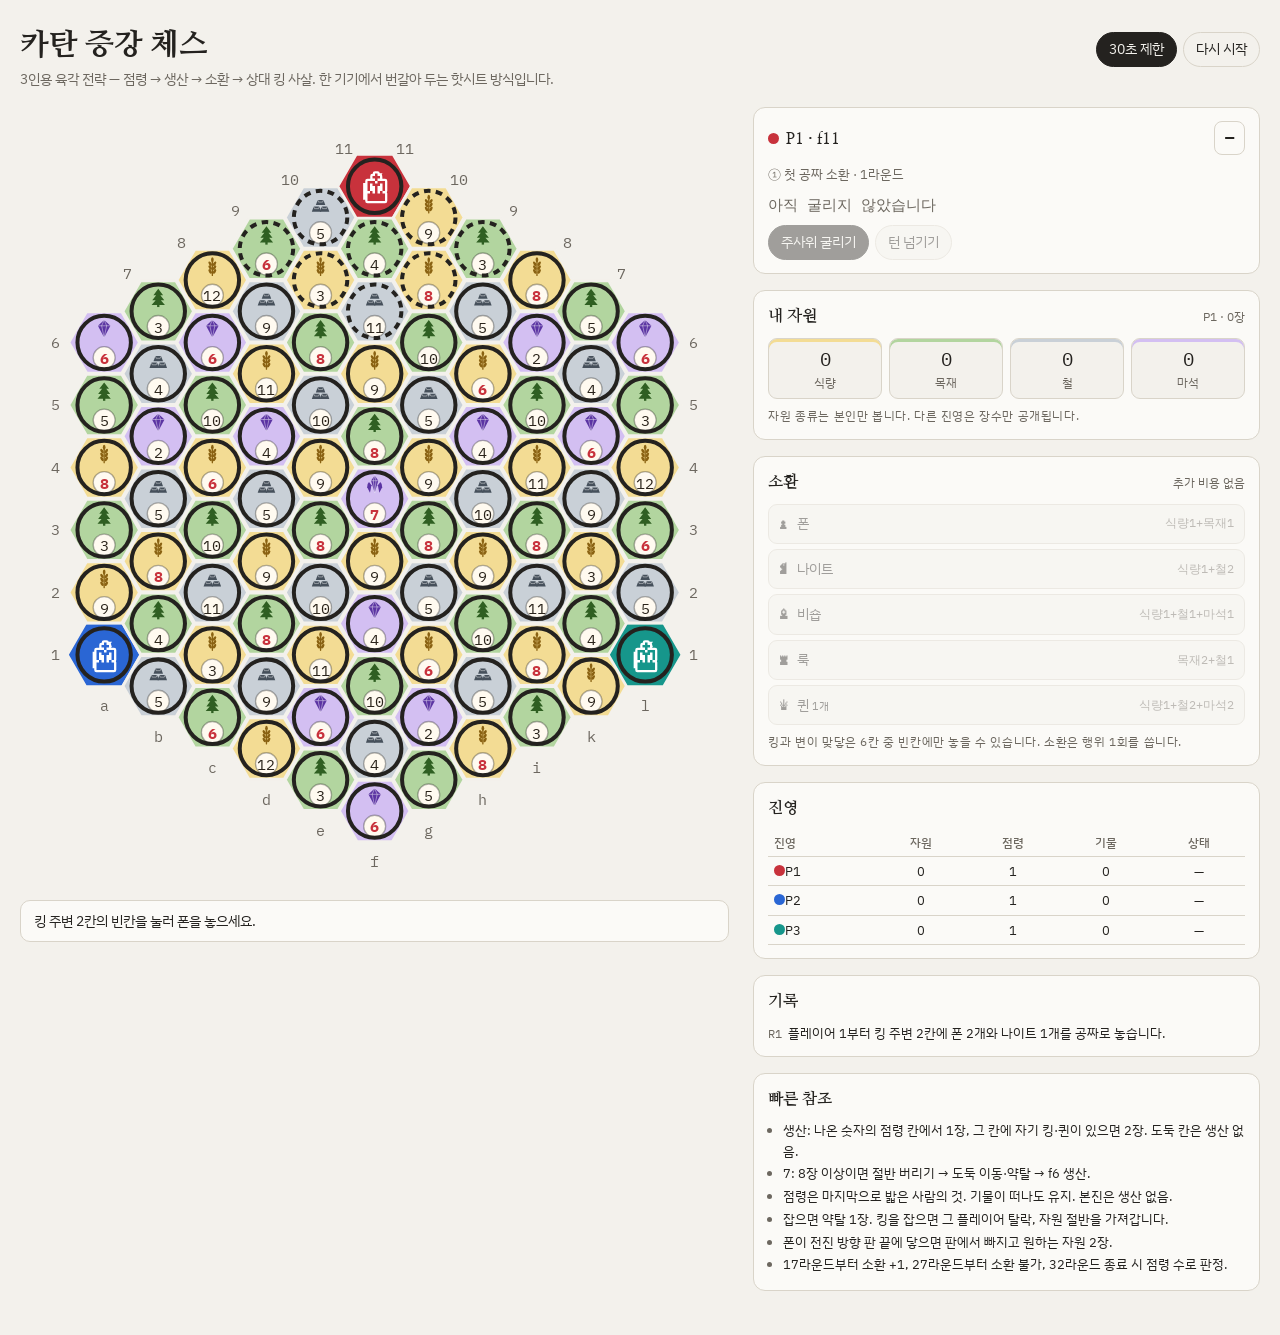
==== index.html @ ba808cd1 "code with cluade" ====
<!doctype html>
<html lang="ko">
<head>
<meta charset="utf-8">
<meta name="viewport" content="width=device-width,initial-scale=1,viewport-fit=cover">
<title>카탄 증강 체스 — 3인용 육각 전략</title>
<link rel="preconnect" href="https://fonts.googleapis.com">
<link rel="stylesheet" href="https://fonts.googleapis.com/css2?family=Nanum+Myeongjo:wght@700;800&family=IBM+Plex+Sans+KR:wght@400;500;600&family=IBM+Plex+Mono:wght@500&display=swap">
<link rel="stylesheet" href="css/style.css">
</head>
<body>
<div class="wrap">
  <header>
    <div>
      <h1>카탄 증강 체스</h1>
      <div class="sub">3인용 육각 전략 — 점령 → 생산 → 소환 → 상대 킹 사살. 한 기기에서 번갈아 두는 핫시트 방식입니다.</div>
    </div>
    <div class="row">
      <button id="timer" aria-pressed="true">30초 제한</button>
      <button id="restart">다시 시작</button>
    </div>
  </header>

  <div class="layout">
    <section class="boardbox">
      <svg id="board" role="img" aria-label="카탄 증강 체스 육각 보드"></svg>
      <div class="banner" id="banner"></div>
    </section>

    <aside>
      <div class="card">
        <h2 id="turn"></h2>
        <div class="phase" id="phase"></div>
        <div class="dice" id="dice"></div>
        <div class="row" style="margin-top:9px">
          <button class="primary" id="roll">주사위 굴리기</button>
          <button id="pass">턴 넘기기</button>
        </div>
      </div>

      <div class="card">
        <h2>내 자원 <small><span id="handwho"></span> · <span id="handtotal"></span></small></h2>
        <div class="hand" id="hand"></div>
        <p class="lab" style="margin:8px 0 0">자원 종류는 본인만 봅니다. 다른 진영은 장수만 공개됩니다.</p>
      </div>

      <div class="card">
        <h2>소환 <small id="surcharge"></small></h2>
        <div class="summon" id="summon"></div>
        <div id="extra" hidden style="margin-top:8px"></div>
        <p class="lab" style="margin:8px 0 0">킹과 변이 맞닿은 6칸 중 빈칸에만 놓을 수 있습니다. 소환은 행위 1회를 씁니다.</p>
      </div>

      <div class="card" id="tradecard">
        <h2>교역 <small>행위를 쓰기 전까지 자유</small></h2>
        <p class="lab">은행 4 : 1</p>
        <div class="row" id="bank"></div>
        <div class="row" style="margin-top:7px">
          <span class="pill" id="bankfrom"></span>
          <span>→</span>
          <select id="bankto">
            <option value="F">식량 1</option>
            <option value="W">목재 1</option>
            <option value="I">철 1</option>
            <option value="M">마석 1</option>
          </select>
          <button id="bankdo">교환</button>
        </div>

        <p class="lab" style="margin-top:12px">플레이어 간 교역</p>
        <div id="tradefields">
          <div class="lab" style="margin:0 0 3px">내가 줄 것</div>
          <div class="tradegrid">
            <label>식량<input id="giveF" type="number" min="0" value="0"></label>
            <label>목재<input id="giveW" type="number" min="0" value="0"></label>
            <label>철<input id="giveI" type="number" min="0" value="0"></label>
            <label>마석<input id="giveM" type="number" min="0" value="0"></label>
          </div>
          <div class="lab" style="margin:0 0 3px">내가 받을 것</div>
          <div class="tradegrid">
            <label>식량<input id="getF" type="number" min="0" value="0"></label>
            <label>목재<input id="getW" type="number" min="0" value="0"></label>
            <label>철<input id="getI" type="number" min="0" value="0"></label>
            <label>마석<input id="getM" type="number" min="0" value="0"></label>
          </div>
        </div>
        <div class="row">
          <select id="tradeto"></select>
          <button id="propose">제안</button>
        </div>
        <div id="offer" hidden style="margin-top:9px"></div>
      </div>

      <div class="card">
        <h2>진영</h2>
        <table id="players"></table>
      </div>

      <div class="card">
        <h2>기록</h2>
        <div class="log" id="log"></div>
      </div>

      <div class="card">
        <h2>빠른 참조</h2>
        <ul class="notes">
          <li>생산: 나온 숫자의 점령 칸에서 1장, 그 칸에 자기 킹·퀸이 있으면 2장. 도둑 칸은 생산 없음.</li>
          <li>7: 8장 이상이면 절반 버리기 → 도둑 이동·약탈 → f6 생산.</li>
          <li>점령은 마지막으로 밟은 사람의 것. 기물이 떠나도 유지. 본진은 생산 없음.</li>
          <li>잡으면 약탈 1장. 킹을 잡으면 그 플레이어 탈락, 자원 절반을 가져갑니다.</li>
          <li>폰이 전진 방향 판 끝에 닿으면 판에서 빠지고 원하는 자원 2장.</li>
          <li>17라운드부터 소환 +1, 27라운드부터 소환 불가, 32라운드 종료 시 점령 수로 판정.</li>
        </ul>
      </div>
    </aside>
  </div>
</div>

<script src="js/board.js"></script>
<script src="js/pieces.js"></script>
<script src="js/game.js"></script>
<script src="js/icons.js"></script>
<script src="js/ui.js"></script>
<script>
  const game = new GameRules.Game({ useTimer: true });
  const ui = new UI(game, document.getElementById('board'));
  window.game = game; window.ui = ui;   // 콘솔에서 상태를 들여다볼 수 있게
</script>
</body>
</html>
---- css/style.css ----
/* 색·글꼴은 "삼국 마석 헥스맵" 과 같은 체계를 쓴다. */
:root {
  --bg:#f3f1ec; --panel:#fbfaf7; --ink:#24221f; --muted:#6c675f; --line:#d9d4c9;
  --food:#f3dc94; --wood:#b2d59f; --iron:#c9d0d7; --mana:#d3bff2;
  --food-ink:#8a6212; --wood-ink:#2f5f22; --iron-ink:#46505b; --mana-ink:#5b34a3;
  --p1:#c8323c; --p2:#2a66d4; --p3:#16968b;
  --token:#fffaf0; --token-ink:#2b241b; --hot:#c8323c; --halo:#fff;
  --font-display:"Nanum Myeongjo","Noto Serif KR",serif;
  --font-body:"IBM Plex Sans KR","Apple SD Gothic Neo","Malgun Gothic",sans-serif;
  --font-mono:"IBM Plex Mono",ui-monospace,monospace;
}
@media (prefers-color-scheme: dark) {
  :root:not([data-theme="light"]) {
    --bg:#1b1a19; --panel:#232220; --ink:#ece8e1; --muted:#a29c92; --line:#3a3733;
    --food:#d8c27f; --wood:#98bc85; --iron:#aeb6bf; --mana:#b9a2e3;
    --food-ink:#55400f; --wood-ink:#22441a; --iron-ink:#323a43; --mana-ink:#43257c;
    --p1:#e0505a; --p2:#4d86ee; --p3:#2bb3a6; --hot:#ff6b72; --halo:#15140f;
    color-scheme:dark;
  }
}
:root[data-theme="dark"] {
  --bg:#1b1a19; --panel:#232220; --ink:#ece8e1; --muted:#a29c92; --line:#3a3733;
  --food:#d8c27f; --wood:#98bc85; --iron:#aeb6bf; --mana:#b9a2e3;
  --food-ink:#55400f; --wood-ink:#22441a; --iron-ink:#323a43; --mana-ink:#43257c;
  --p1:#e0505a; --p2:#4d86ee; --p3:#2bb3a6; --hot:#ff6b72; --halo:#15140f;
  color-scheme:dark;
}

* { box-sizing:border-box }
body {
  margin:0; background:var(--bg); color:var(--ink);
  font-family:var(--font-body); font-size:15px; line-height:1.55;
}
.wrap { max-width:1280px; margin:0 auto; padding-inline:20px; padding-block:22px 44px }

header { display:flex; flex-wrap:wrap; gap:12px 20px; align-items:baseline; justify-content:space-between }
header h1 {
  font-family:var(--font-display); font-weight:800; margin:0;
  font-size:clamp(22px,3.2vw,30px); letter-spacing:-.01em;
}
header .sub { color:var(--muted); font-size:13.5px }

.layout { display:grid; grid-template-columns:minmax(0,1.4fr) minmax(320px,1fr); gap:24px; margin-top:18px; align-items:start }
@media (max-width:980px) { .layout { grid-template-columns:1fr } }

/* ---- 보드 ---- */
.boardbox { min-width:0 }
#board { width:100%; height:auto; display:block; touch-action:manipulation }
.hex { stroke:var(--bg); stroke-width:2.2; transition:opacity .12s }
.hex.click { cursor:pointer }
.own { fill:none; stroke-width:4.5 }
.ico { pointer-events:none }
.facet { fill:none; stroke:rgba(255,255,255,.45); stroke-width:1.1; stroke-linejoin:round }
.tok { pointer-events:none }
.tok circle { fill:var(--token); stroke:rgba(0,0,0,.3) }
.tok text {
  font-family:var(--font-mono); font-size:11px; fill:var(--token-ink);
  text-anchor:middle; dominant-baseline:central;
}
.tok text.hot { fill:var(--hot); font-weight:700 }
.glyph {
  font-size:30px; text-anchor:middle; dominant-baseline:central;
  paint-order:stroke; stroke:var(--halo); stroke-width:3.4px; stroke-linejoin:round;
  pointer-events:none; font-family:"Segoe UI Symbol","Apple Symbols",serif;
}
.axis { font-family:var(--font-mono); font-size:11px; fill:var(--muted); text-anchor:middle; dominant-baseline:central }
.ring { fill:none; stroke:var(--ink); stroke-width:3; pointer-events:none }
.ring.move { stroke-dasharray:none }
.dot { pointer-events:none }
.sel { stroke:var(--ink); stroke-width:3.4 }
.robber { pointer-events:none }
.robber text { font-size:20px; text-anchor:middle; dominant-baseline:central }

.banner {
  margin-top:10px; padding:9px 13px; border-radius:10px; border:1px solid var(--line);
  background:var(--panel); font-size:14px; min-height:42px; display:flex; align-items:center; gap:8px;
}
.banner.err { border-color:var(--hot); color:var(--hot) }
.banner b { font-weight:600 }

/* ---- 패널 ---- */
aside { display:flex; flex-direction:column; gap:16px; min-width:0 }
.card { background:var(--panel); border:1px solid var(--line); border-radius:12px; padding:13px 14px }
.card h2 {
  font-family:var(--font-display); font-size:16px; margin:0 0 9px; font-weight:700;
  display:flex; justify-content:space-between; align-items:baseline; gap:8px;
}
.card h2 small { font-family:var(--font-body); font-weight:400; color:var(--muted); font-size:12px }

.turnhead { display:flex; align-items:center; gap:10px; flex-wrap:wrap }
.pname { font-weight:600; display:flex; align-items:center; gap:7px }
.pdot { width:11px; height:11px; border-radius:50%; display:inline-block; flex:none }
.clock {
  margin-left:auto; font-family:var(--font-mono); font-size:19px; font-variant-numeric:tabular-nums;
  padding:1px 9px; border-radius:8px; border:1px solid var(--line);
}
.clock.low { color:var(--hot); border-color:var(--hot) }
.phase { color:var(--muted); font-size:13px; margin-top:6px }
.dice { display:flex; gap:6px; align-items:center; margin-top:9px; flex-wrap:wrap }
.die {
  width:34px; height:34px; border-radius:8px; border:1px solid var(--line); background:var(--bg);
  display:grid; place-items:center; font-family:var(--font-mono); font-size:17px;
}
.sum { font-family:var(--font-mono); color:var(--muted) }

button {
  font:inherit; font-size:13.5px; border:1px solid var(--line); background:var(--bg); color:var(--ink);
  padding:6px 12px; border-radius:999px; cursor:pointer;
}
button:hover:not(:disabled) { border-color:var(--ink) }
button:disabled { opacity:.42; cursor:not-allowed }
button.primary { background:var(--ink); color:var(--bg); border-color:var(--ink) }
button[aria-pressed="true"] { background:var(--ink); color:var(--bg); border-color:var(--ink) }
button:focus-visible { outline:2px solid var(--mana); outline-offset:2px }
.row { display:flex; flex-wrap:wrap; gap:6px; align-items:center }
.lab { font-size:12px; letter-spacing:.05em; color:var(--muted); margin:0 0 5px }

.hand { display:grid; grid-template-columns:repeat(4,1fr); gap:7px }
.res { border:1px solid var(--line); border-radius:9px; padding:6px 4px; text-align:center; background:var(--bg) }
.res .n { font-family:var(--font-mono); font-size:19px; font-variant-numeric:tabular-nums }
.res .k { font-size:11.5px; color:var(--muted) }
.res.swF { box-shadow:inset 0 3px 0 var(--food) }
.res.swW { box-shadow:inset 0 3px 0 var(--wood) }
.res.swI { box-shadow:inset 0 3px 0 var(--iron) }
.res.swM { box-shadow:inset 0 3px 0 var(--mana) }
.hidden-hand { color:var(--muted); font-size:13px }

table { border-collapse:collapse; width:100%; font-variant-numeric:tabular-nums; font-size:13px }
th, td { padding:4px 6px; text-align:center; border-bottom:1px solid var(--line); white-space:nowrap }
th { font-weight:500; color:var(--muted); font-size:12px }
td:first-child, th:first-child { text-align:left }
tr.off td { opacity:.45; text-decoration:line-through }

.summon { display:grid; gap:5px }
.sbtn {
  display:grid; grid-template-columns:auto 1fr auto; gap:9px; align-items:center;
  text-align:left; border-radius:9px; padding:6px 10px; width:100%;
}
.sbtn .cost { font-family:var(--font-mono); font-size:12px; color:var(--muted) }
.sbtn[aria-pressed="true"] .cost { color:var(--bg) }
.sbtn .pg { font-size:17px; font-family:"Segoe UI Symbol","Apple Symbols",serif }

.log { max-height:230px; overflow-y:auto; font-size:13px; display:flex; flex-direction:column-reverse; gap:3px }
.log .e { color:var(--ink) }
.log .e .r { font-family:var(--font-mono); color:var(--muted); font-size:11.5px; margin-right:6px }

.notice { border-color:var(--hot) }
.pill { font-size:11.5px; padding:1px 8px; border-radius:999px; border:1px solid var(--line); color:var(--muted) }
.pill.on { border-color:var(--hot); color:var(--hot) }
.tradegrid { display:grid; grid-template-columns:repeat(4,1fr); gap:5px; margin-bottom:7px }
.tradegrid label { font-size:11.5px; color:var(--muted); display:grid; gap:3px; text-align:center }
.tradegrid input {
  font:inherit; font-family:var(--font-mono); width:100%; text-align:center; padding:4px;
  border:1px solid var(--line); border-radius:7px; background:var(--bg); color:var(--ink);
}
select {
  font:inherit; font-size:13.5px; padding:5px 9px; border-radius:999px;
  border:1px solid var(--line); background:var(--bg); color:var(--ink);
}
.notes { margin:0; padding-left:1.1em; color:var(--ink); font-size:13px }
.notes li { margin:.2em 0 }
.notes li::marker { color:var(--muted) }
@media (prefers-reduced-motion:reduce) { .hex { transition:none } }
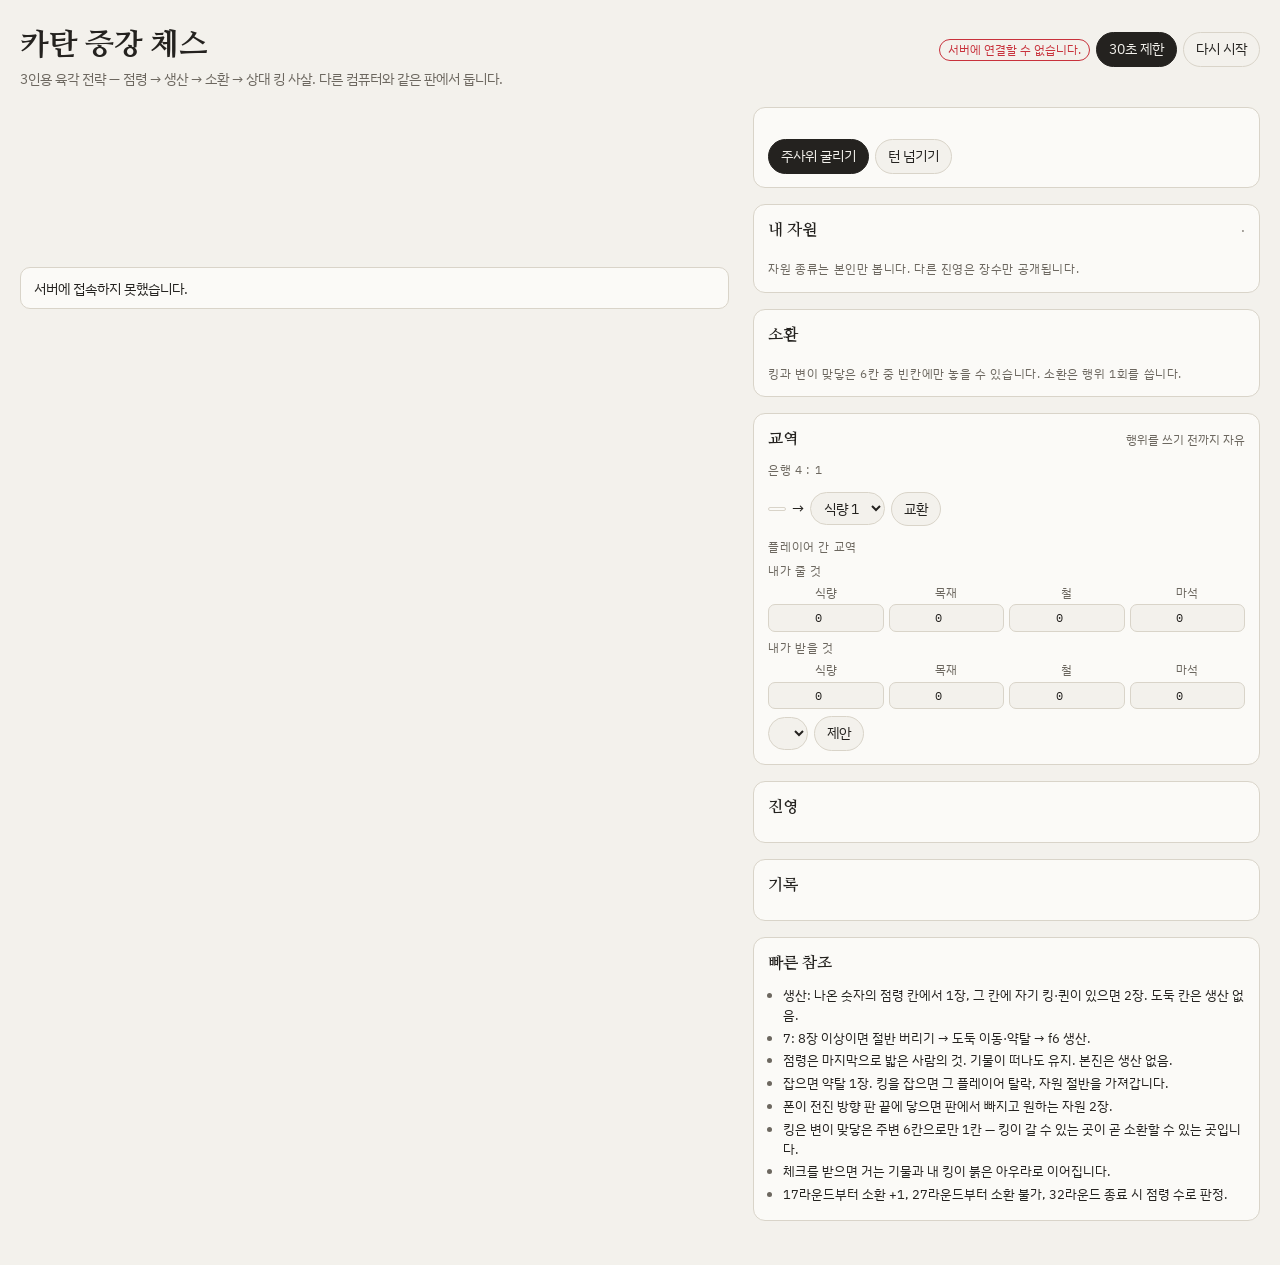
==== commit cf5f7c9d: "commit" ====
--- a/index.html
+++ b/index.html
@@ -16,6 +16,7 @@
       <div class="sub">3인용 육각 전략 — 점령 → 생산 → 소환 → 상대 킹 사살. 한 기기에서 번갈아 두는 핫시트 방식입니다.</div>
     </div>
     <div class="row">
+      <span class="pill" id="netstatus" hidden></span>
       <button id="timer" aria-pressed="true">30초 제한</button>
       <button id="restart">다시 시작</button>
     </div>
@@ -109,6 +110,8 @@
           <li>점령은 마지막으로 밟은 사람의 것. 기물이 떠나도 유지. 본진은 생산 없음.</li>
           <li>잡으면 약탈 1장. 킹을 잡으면 그 플레이어 탈락, 자원 절반을 가져갑니다.</li>
           <li>폰이 전진 방향 판 끝에 닿으면 판에서 빠지고 원하는 자원 2장.</li>
+          <li>킹은 변이 맞닿은 주변 6칸으로만 1칸 — 킹이 갈 수 있는 곳이 곧 소환할 수 있는 곳입니다.</li>
+          <li>체크를 받으면 거는 기물과 내 킹이 붉은 아우라로 이어집니다.</li>
           <li>17라운드부터 소환 +1, 27라운드부터 소환 불가, 32라운드 종료 시 점령 수로 판정.</li>
         </ul>
       </div>
@@ -121,10 +124,23 @@
 <script src="js/game.js"></script>
 <script src="js/icons.js"></script>
 <script src="js/ui.js"></script>
+<script src="js/net.js"></script>
 <script>
-  const game = new GameRules.Game({ useTimer: true });
-  const ui = new UI(game, document.getElementById('board'));
-  window.game = game; window.ui = ui;   // 콘솔에서 상태를 들여다볼 수 있게
+  // 서버에서 열었으면 온라인 대전, 파일을 그냥 열었으면 핫시트.
+  // 서버로 열었더라도 ?mode=hotseat 를 붙이면 한 기기에서 셋 다 둘 수 있다.
+  const online = location.protocol.startsWith('http')
+    && !/[?&]mode=hotseat/.test(location.search);
+
+  if (online) {
+    document.getElementById('netstatus').hidden = false;
+    document.querySelector('header .sub').textContent =
+      '3인용 육각 전략 — 점령 → 생산 → 소환 → 상대 킹 사살. 다른 컴퓨터와 같은 판에서 둡니다.';
+    Net.start();
+  } else {
+    const game = new GameRules.Game({ useTimer: true });
+    const ui = new UI(game, document.getElementById('board'));
+    window.game = game; window.ui = ui;   // 콘솔에서 상태를 들여다볼 수 있게
+  }
 </script>
 </body>
 </html>
--- a/css/style.css
+++ b/css/style.css
@@ -161,3 +161,25 @@
 .notes li { margin:.2em 0 }
 .notes li::marker { color:var(--muted) }
 @media (prefers-reduced-motion:reduce) { .hex { transition:none } }
+
+/* ---- 체크 아우라 ----
+   누구에게 체크를 받고 있는지 한눈에 보이게, 거는 기물과 킹을 붉게 감싸고 둘을 선으로 잇는다. */
+#aura-danger .as0 { stop-color:var(--hot); stop-opacity:0 }
+#aura-danger .as1 { stop-color:var(--hot); stop-opacity:.5 }
+#aura-danger .as2 { stop-color:var(--hot); stop-opacity:.95 }
+#aura-danger .as3 { stop-color:var(--hot); stop-opacity:0 }
+.aura { fill:url(#aura-danger); pointer-events:none; animation:aura-pulse 1.7s ease-in-out infinite }
+.aura.king { animation-delay:.85s }
+.aura-line {
+  stroke:var(--hot); stroke-width:2.8; stroke-dasharray:7 5; fill:none; opacity:.85;
+  pointer-events:none; animation:aura-dash 1.1s linear infinite;
+}
+.aura-tag {
+  font-size:11.5px; font-weight:600; font-family:var(--font-mono); fill:var(--hot); text-anchor:middle;
+  paint-order:stroke; stroke:var(--halo); stroke-width:3px; pointer-events:none;
+}
+@keyframes aura-pulse { 0%,100% { opacity:.6 } 50% { opacity:1 } }
+@keyframes aura-dash { to { stroke-dashoffset:-22 } }
+@media (prefers-reduced-motion:reduce) {
+  .aura, .aura-line { animation:none; opacity:.85 }
+}
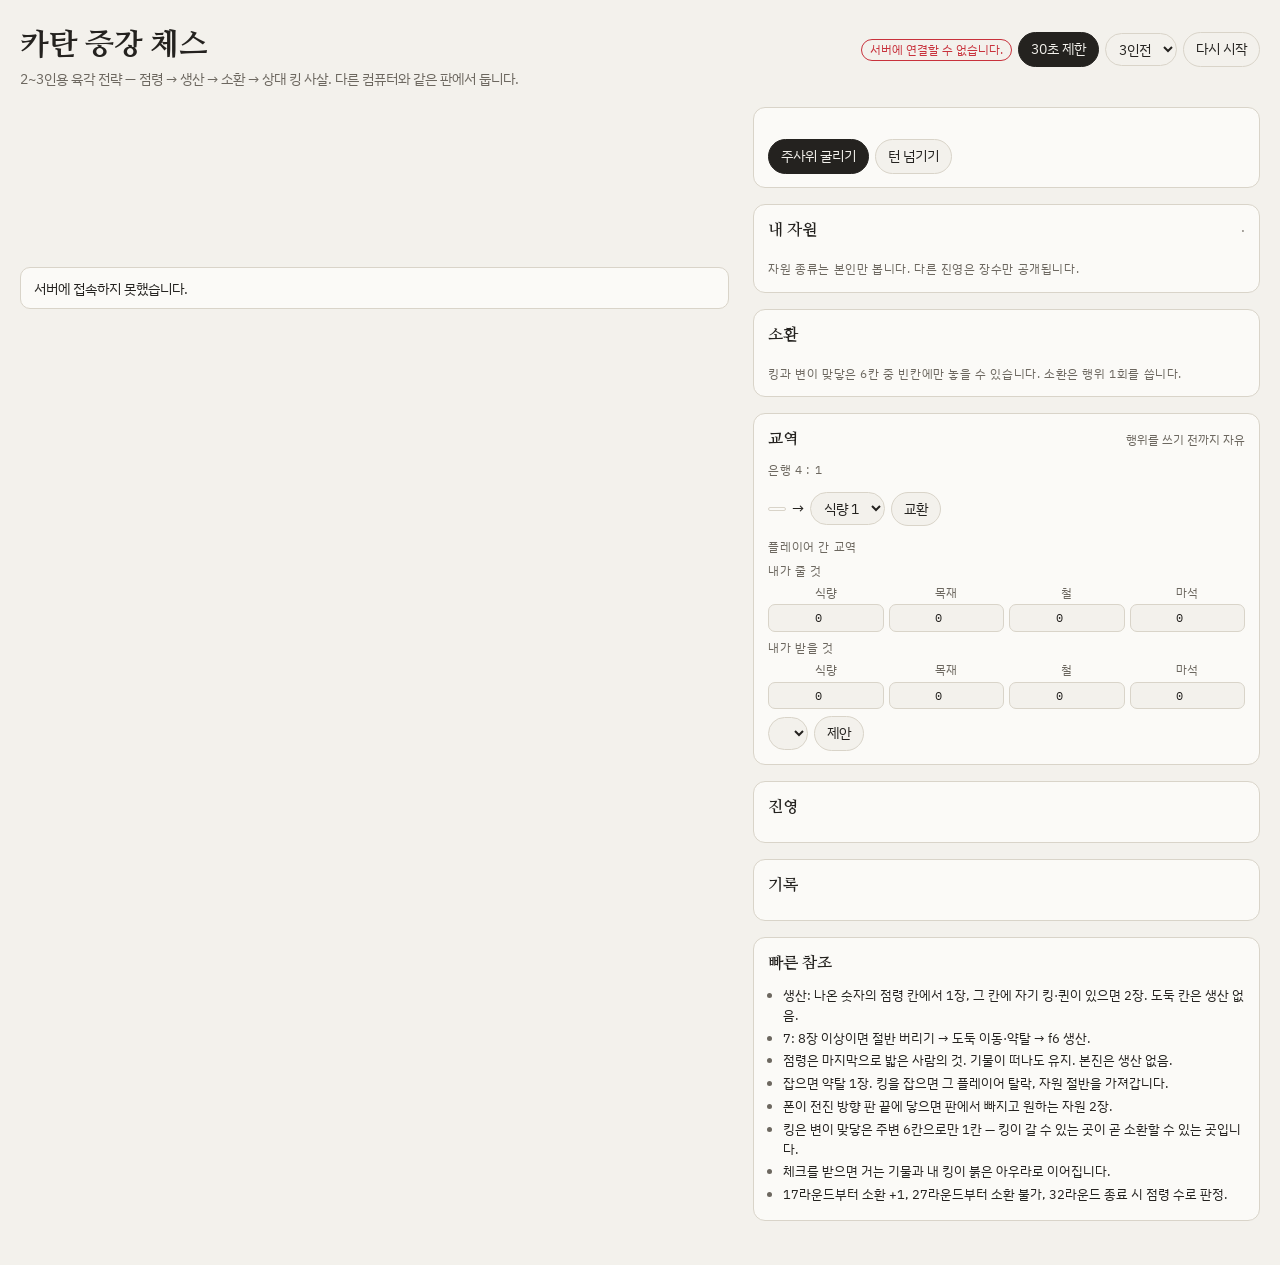
==== commit fe44bb19: "able to two player" ====
--- a/index.html
+++ b/index.html
@@ -3,7 +3,7 @@
 <head>
 <meta charset="utf-8">
 <meta name="viewport" content="width=device-width,initial-scale=1,viewport-fit=cover">
-<title>카탄 증강 체스 — 3인용 육각 전략</title>
+<title>카탄 증강 체스 — 2~3인용 육각 전략</title>
 <link rel="preconnect" href="https://fonts.googleapis.com">
 <link rel="stylesheet" href="https://fonts.googleapis.com/css2?family=Nanum+Myeongjo:wght@700;800&family=IBM+Plex+Sans+KR:wght@400;500;600&family=IBM+Plex+Mono:wght@500&display=swap">
 <link rel="stylesheet" href="css/style.css">
@@ -13,11 +13,15 @@
   <header>
     <div>
       <h1>카탄 증강 체스</h1>
-      <div class="sub">3인용 육각 전략 — 점령 → 생산 → 소환 → 상대 킹 사살. 한 기기에서 번갈아 두는 핫시트 방식입니다.</div>
+      <div class="sub">2~3인용 육각 전략 — 점령 → 생산 → 소환 → 상대 킹 사살. 한 기기에서 번갈아 두는 핫시트 방식입니다.</div>
     </div>
     <div class="row">
       <span class="pill" id="netstatus" hidden></span>
       <button id="timer" aria-pressed="true">30초 제한</button>
+      <select id="pcount" aria-label="새 게임 인원">
+        <option value="3">3인전</option>
+        <option value="2">2인전</option>
+      </select>
       <button id="restart">다시 시작</button>
     </div>
   </header>
@@ -128,16 +132,19 @@
 <script>
   // 서버에서 열었으면 온라인 대전, 파일을 그냥 열었으면 핫시트.
   // 서버로 열었더라도 ?mode=hotseat 를 붙이면 한 기기에서 셋 다 둘 수 있다.
+  // ?players=2 를 붙이면 핫시트도 2인전 (P1·P2) 으로 시작한다.
   const online = location.protocol.startsWith('http')
     && !/[?&]mode=hotseat/.test(location.search);
 
   if (online) {
     document.getElementById('netstatus').hidden = false;
     document.querySelector('header .sub').textContent =
-      '3인용 육각 전략 — 점령 → 생산 → 소환 → 상대 킹 사살. 다른 컴퓨터와 같은 판에서 둡니다.';
+      '2~3인용 육각 전략 — 점령 → 생산 → 소환 → 상대 킹 사살. 다른 컴퓨터와 같은 판에서 둡니다.';
     Net.start();
   } else {
-    const game = new GameRules.Game({ useTimer: true });
+    const two = /[?&]players=2/.test(location.search);
+    document.getElementById('pcount').value = two ? '2' : '3';
+    const game = new GameRules.Game({ useTimer: true, seats: two ? [0, 1] : [0, 1, 2] });
     const ui = new UI(game, document.getElementById('board'));
     window.game = game; window.ui = ui;   // 콘솔에서 상태를 들여다볼 수 있게
   }
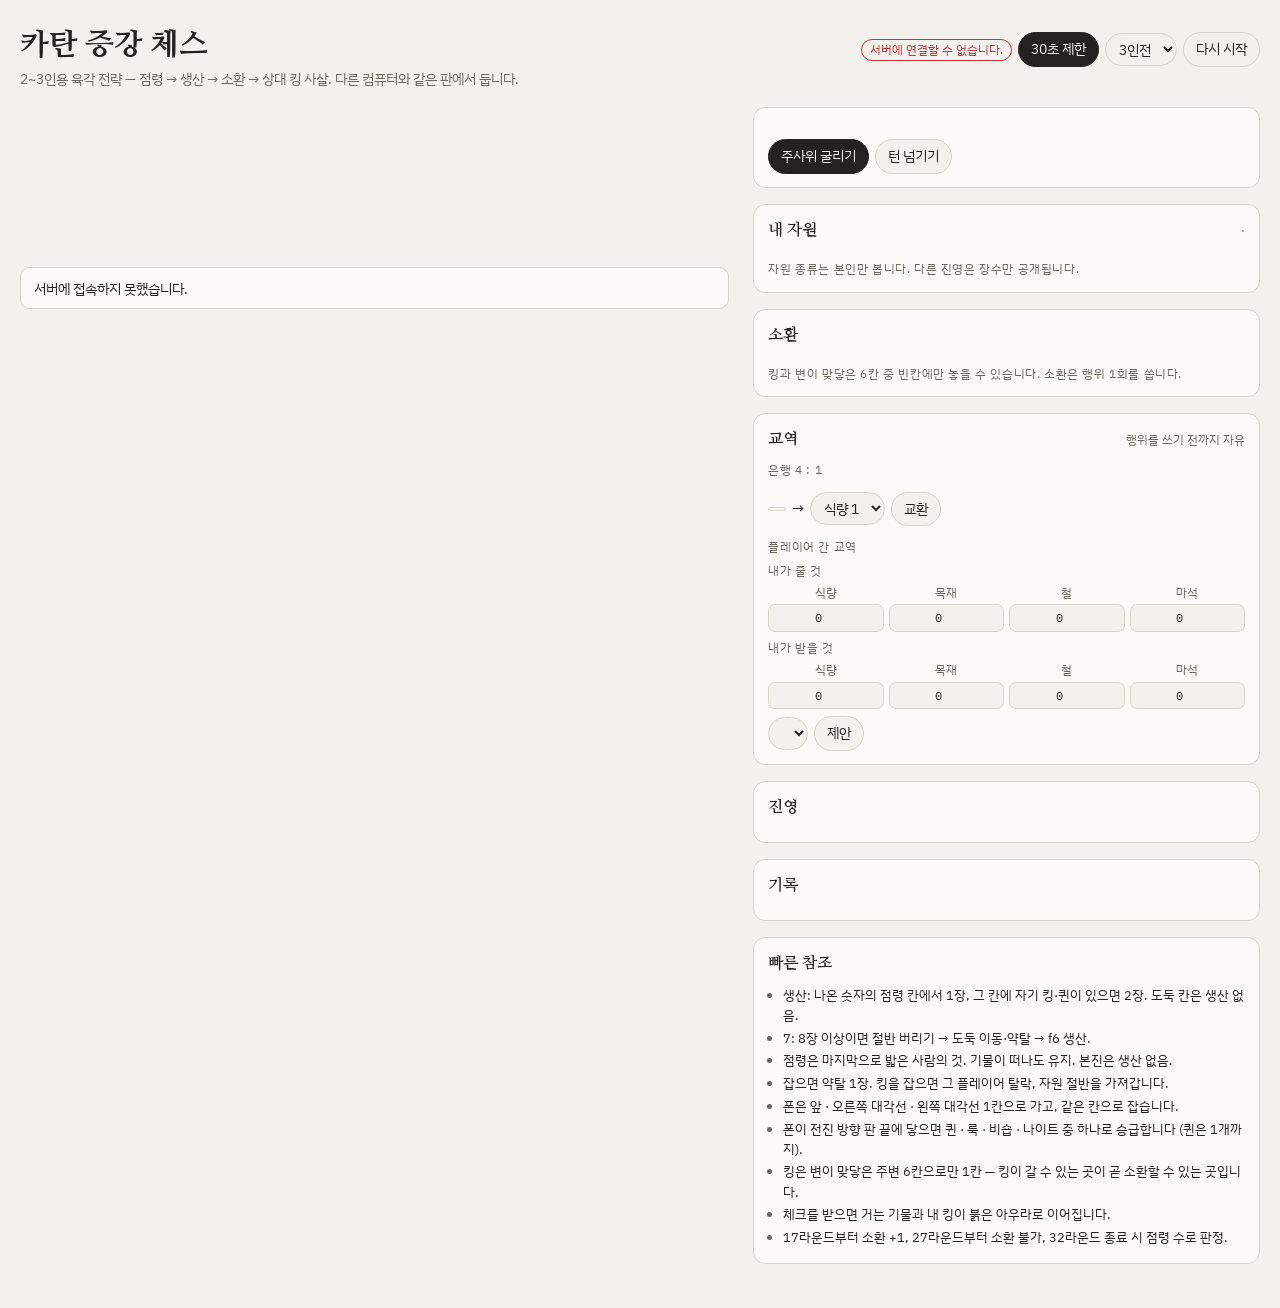
==== commit 51100308: "chainging rule" ====
--- a/index.html
+++ b/index.html
@@ -29,11 +29,12 @@
   <div class="layout">
     <section class="boardbox">
       <svg id="board" role="img" aria-label="카탄 증강 체스 육각 보드"></svg>
+      <div class="toast" id="toast" role="status" aria-live="assertive" hidden></div>
       <div class="banner" id="banner"></div>
     </section>
 
     <aside>
-      <div class="card">
+      <div class="card" id="turncard">
         <h2 id="turn"></h2>
         <div class="phase" id="phase"></div>
         <div class="dice" id="dice"></div>
@@ -113,7 +114,8 @@
           <li>7: 8장 이상이면 절반 버리기 → 도둑 이동·약탈 → f6 생산.</li>
           <li>점령은 마지막으로 밟은 사람의 것. 기물이 떠나도 유지. 본진은 생산 없음.</li>
           <li>잡으면 약탈 1장. 킹을 잡으면 그 플레이어 탈락, 자원 절반을 가져갑니다.</li>
-          <li>폰이 전진 방향 판 끝에 닿으면 판에서 빠지고 원하는 자원 2장.</li>
+          <li>폰은 앞 · 오른쪽 대각선 · 왼쪽 대각선 1칸으로 가고, 같은 칸으로 잡습니다.</li>
+          <li>폰이 전진 방향 판 끝에 닿으면 퀸 · 룩 · 비숍 · 나이트 중 하나로 승급합니다 (퀸은 1개까지).</li>
           <li>킹은 변이 맞닿은 주변 6칸으로만 1칸 — 킹이 갈 수 있는 곳이 곧 소환할 수 있는 곳입니다.</li>
           <li>체크를 받으면 거는 기물과 내 킹이 붉은 아우라로 이어집니다.</li>
           <li>17라운드부터 소환 +1, 27라운드부터 소환 불가, 32라운드 종료 시 점령 수로 판정.</li>
--- a/css/style.css
+++ b/css/style.css
@@ -44,7 +44,7 @@
 @media (max-width:980px) { .layout { grid-template-columns:1fr } }
 
 /* ---- 보드 ---- */
-.boardbox { min-width:0 }
+.boardbox { min-width:0; position:relative }
 #board { width:100%; height:auto; display:block; touch-action:manipulation }
 .hex { stroke:var(--bg); stroke-width:2.2; transition:opacity .12s }
 .hex.click { cursor:pointer }
@@ -183,3 +183,43 @@
 @media (prefers-reduced-motion:reduce) {
   .aura, .aura-line { animation:none; opacity:.85 }
 }
+
+/* ---- 내 차례 알림 ----
+   차례가 넘어오거나 7·도둑·승급처럼 꼭 골라야 할 때 보드 위에 잠깐 크게 띄우고,
+   차례 카드와 안내줄을 내 진영 색으로 칠한다. */
+.toast {
+  position:absolute; left:50%; top:38%; transform:translate(-50%,-50%) scale(.9); opacity:0;
+  padding:14px 22px; border-radius:14px; font-size:clamp(16px,2.4vw,22px); font-weight:600;
+  background:var(--panel); color:var(--ink); border:3px solid var(--me, var(--ink));
+  box-shadow:0 10px 30px rgba(0,0,0,.25); pointer-events:none; text-align:center;
+  max-width:calc(100% - 32px); z-index:5;
+}
+.toast.danger { border-color:var(--hot); color:var(--hot) }
+.toast.show { animation:toast-in 2.6s ease forwards }
+.toast.danger.show { animation-duration:3.6s }
+@keyframes toast-in {
+  0% { opacity:0; transform:translate(-50%,-50%) scale(.85) }
+  10%, 80% { opacity:1; transform:translate(-50%,-50%) scale(1) }
+  100% { opacity:0; transform:translate(-50%,-50%) scale(1) }
+}
+#turncard.myturn { border:2px solid var(--me); box-shadow:0 0 0 4px color-mix(in srgb, var(--me) 22%, transparent) }
+#turncard.myturn h2::after {
+  content:'내 차례'; font-family:var(--font-body); font-size:12px; font-weight:600;
+  color:#fff; background:var(--me); padding:2px 9px; border-radius:999px;
+}
+.banner.mine { border:2px solid var(--me) }
+.banner.alert {
+  border:2px solid var(--hot); background:color-mix(in srgb, var(--hot) 10%, var(--panel));
+  animation:banner-pulse 1.4s ease-in-out infinite;
+}
+@keyframes banner-pulse {
+  0%,100% { box-shadow:0 0 0 0 color-mix(in srgb, var(--hot) 35%, transparent) }
+  50% { box-shadow:0 0 0 6px transparent }
+}
+.ring.pulse { animation:ring-pulse 1.2s ease-in-out infinite }
+@keyframes ring-pulse { 0%,100% { opacity:.45 } 50% { opacity:1 } }
+tr.cur td { font-weight:600 }
+@media (prefers-reduced-motion:reduce) {
+  .toast.show, .banner.alert, .ring.pulse { animation:none }
+  .toast.show { opacity:1; transform:translate(-50%,-50%) }
+}
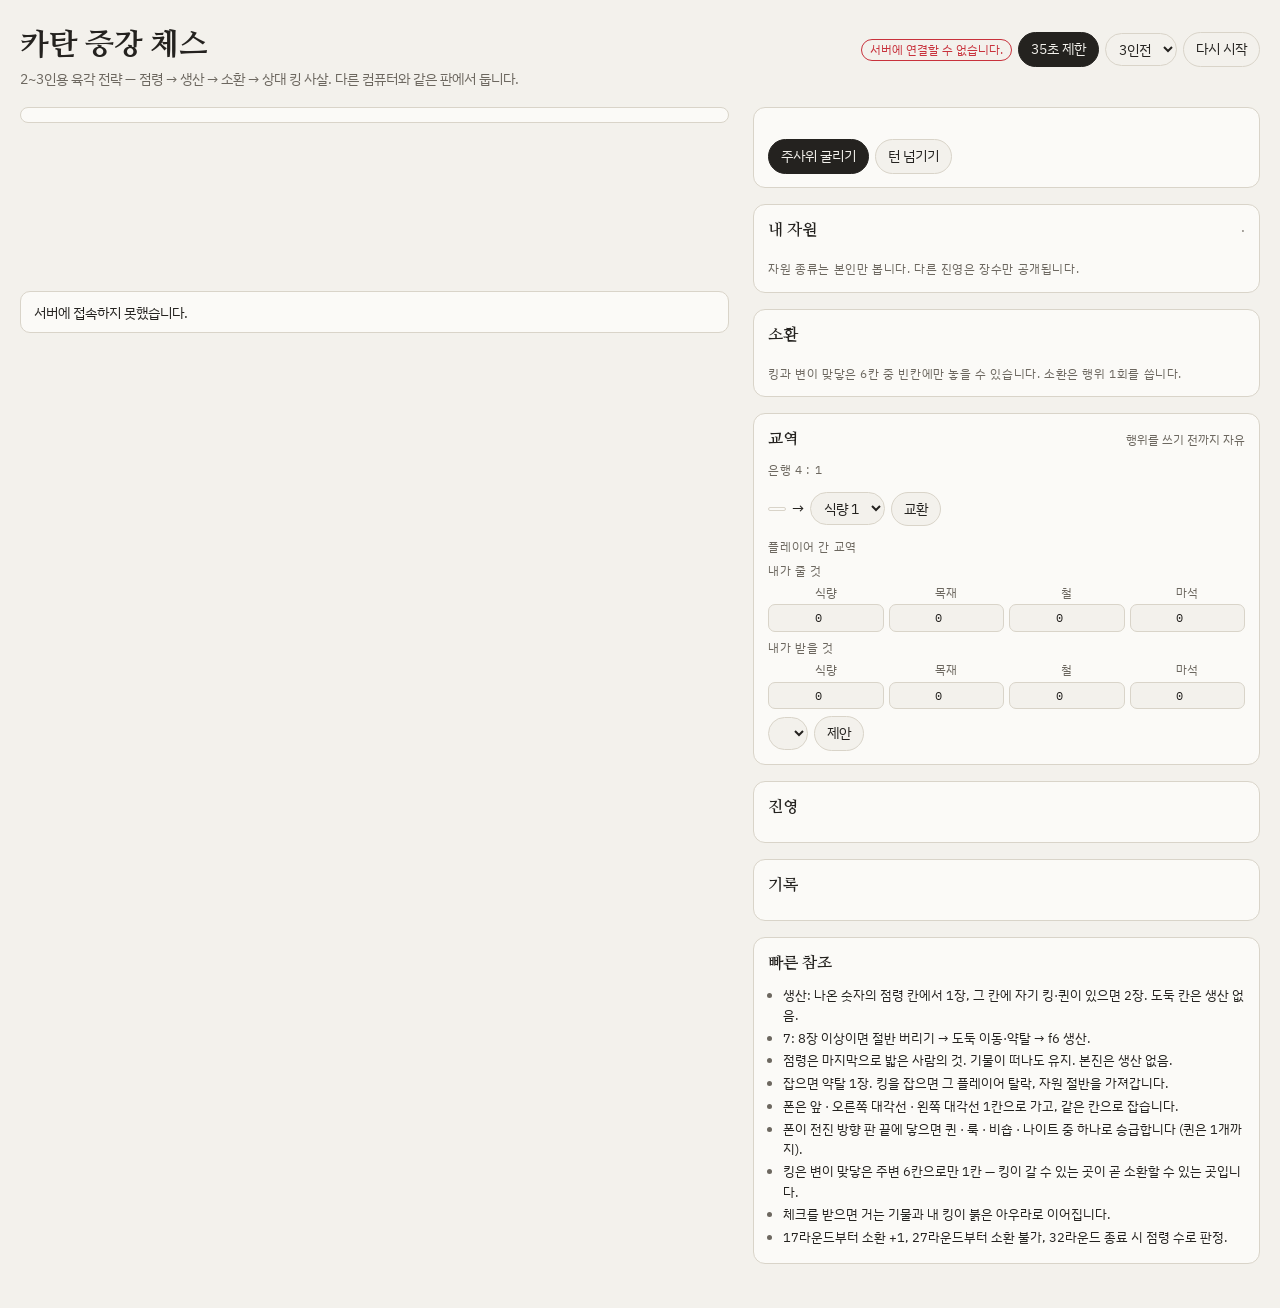
==== commit 463dd4a4: "chainging rule v2" ====
--- a/index.html
+++ b/index.html
@@ -17,7 +17,7 @@
     </div>
     <div class="row">
       <span class="pill" id="netstatus" hidden></span>
-      <button id="timer" aria-pressed="true">30초 제한</button>
+      <button id="timer" aria-pressed="true">35초 제한</button>
       <select id="pcount" aria-label="새 게임 인원">
         <option value="3">3인전</option>
         <option value="2">2인전</option>
@@ -28,6 +28,7 @@
 
   <div class="layout">
     <section class="boardbox">
+      <div class="fatigue" id="fatigue"></div>
       <svg id="board" role="img" aria-label="카탄 증강 체스 육각 보드"></svg>
       <div class="toast" id="toast" role="status" aria-live="assertive" hidden></div>
       <div class="banner" id="banner"></div>
@@ -125,6 +126,22 @@
   </div>
 </div>
 
+<div class="modal" id="endmodal" hidden>
+  <div class="modal-card" role="dialog" aria-modal="true" aria-labelledby="endtitle">
+    <div class="modal-icon" id="endicon"></div>
+    <h2 id="endtitle"></h2>
+    <p id="endwhy"></p>
+    <div class="row" style="justify-content:center;margin-top:14px">
+      <select id="endcount" aria-label="새 게임 인원">
+        <option value="3">3인전</option>
+        <option value="2">2인전</option>
+      </select>
+      <button class="primary" id="endrestart">다시 시작</button>
+      <button id="endclose">판 보기</button>
+    </div>
+  </div>
+</div>
+
 <script src="js/board.js"></script>
 <script src="js/pieces.js"></script>
 <script src="js/game.js"></script>
--- a/css/style.css
+++ b/css/style.css
@@ -68,8 +68,19 @@
 .ring.move { stroke-dasharray:none }
 .dot { pointer-events:none }
 .sel { stroke:var(--ink); stroke-width:3.4 }
-.robber { pointer-events:none }
-.robber text { font-size:20px; text-anchor:middle; dominant-baseline:central }
+/* 도둑: 맨 위 층에 원판 + 아이콘. 도둑이 있는 칸은 살짝 어둡게. */
+.robber-mark { pointer-events:none }
+.robber-disc { fill:#24221f; stroke:var(--hot); stroke-width:2.4 }
+.robber-glyph {
+  font-size:15px; text-anchor:middle; dominant-baseline:central;
+  font-family:"Segoe UI Emoji","Apple Color Emoji","Noto Color Emoji",sans-serif;
+}
+.hex.robbed { filter:brightness(.72) saturate(.7) }
+
+/* 갈 수 있는 칸 — 밝은 노란색으로 반짝반짝 */
+.hl { fill:#ffe83a; stroke:#fff59a; stroke-width:2.5; opacity:0; pointer-events:none }
+.hl.on { animation:hl-twinkle .9s ease-in-out infinite }
+@keyframes hl-twinkle { 0%,100% { opacity:.4 } 50% { opacity:.88 } }
 
 .banner {
   margin-top:10px; padding:9px 13px; border-radius:10px; border:1px solid var(--line);
@@ -192,7 +203,7 @@
   padding:14px 22px; border-radius:14px; font-size:clamp(16px,2.4vw,22px); font-weight:600;
   background:var(--panel); color:var(--ink); border:3px solid var(--me, var(--ink));
   box-shadow:0 10px 30px rgba(0,0,0,.25); pointer-events:none; text-align:center;
-  max-width:calc(100% - 32px); z-index:5;
+  max-width:calc(100% - 32px); z-index:5; white-space:pre-line;
 }
 .toast.danger { border-color:var(--hot); color:var(--hot) }
 .toast.show { animation:toast-in 2.6s ease forwards }
@@ -223,3 +234,38 @@
   .toast.show, .banner.alert, .ring.pulse { animation:none }
   .toast.show { opacity:1; transform:translate(-50%,-50%) }
 }
+
+/* ---- 전쟁 피로 줄 (보드 맨 위) ---- */
+.fatigue {
+  display:flex; flex-wrap:wrap; gap:4px 12px; align-items:baseline;
+  padding:7px 12px; margin-bottom:8px; border-radius:10px;
+  border:1px solid var(--line); background:var(--panel); font-size:14px;
+}
+.fatigue .rnd { font-family:var(--font-mono); color:var(--muted); font-size:13px }
+.fatigue .lab { margin:0 }
+.fatigue.on { border:2px solid var(--hot); background:color-mix(in srgb, var(--hot) 8%, var(--panel)) }
+.fatigue .warn { color:var(--hot); font-weight:700 }
+
+/* ---- 게임 종료 창 ---- */
+.modal {
+  position:fixed; inset:0; z-index:50; display:grid; place-items:center; padding:16px;
+  background:rgba(0,0,0,.55);
+}
+.modal[hidden], .toast[hidden] { display:none }
+.modal-card {
+  background:var(--panel); color:var(--ink); border-radius:16px; padding:26px 30px 22px;
+  width:min(420px,100%); text-align:center; border:3px solid var(--line);
+  box-shadow:0 20px 50px rgba(0,0,0,.4); animation:modal-in .35s ease;
+}
+.modal-card.win { border-color:#e2b93b }
+.modal-card.lose { border-color:var(--hot) }
+.modal-icon { font-size:52px; line-height:1 }
+.modal-card h2 { font-family:var(--font-display); font-size:32px; margin:10px 0 4px }
+.modal-card.win h2 { color:#c99a12 }
+.modal-card.lose h2 { color:var(--hot) }
+.modal-card p { margin:0; color:var(--muted); font-size:14px }
+@keyframes modal-in { from { transform:scale(.85); opacity:0 } to { transform:scale(1); opacity:1 } }
+@media (prefers-reduced-motion:reduce) {
+  .hl.on { animation:none; opacity:.55 }
+  .modal-card { animation:none }
+}
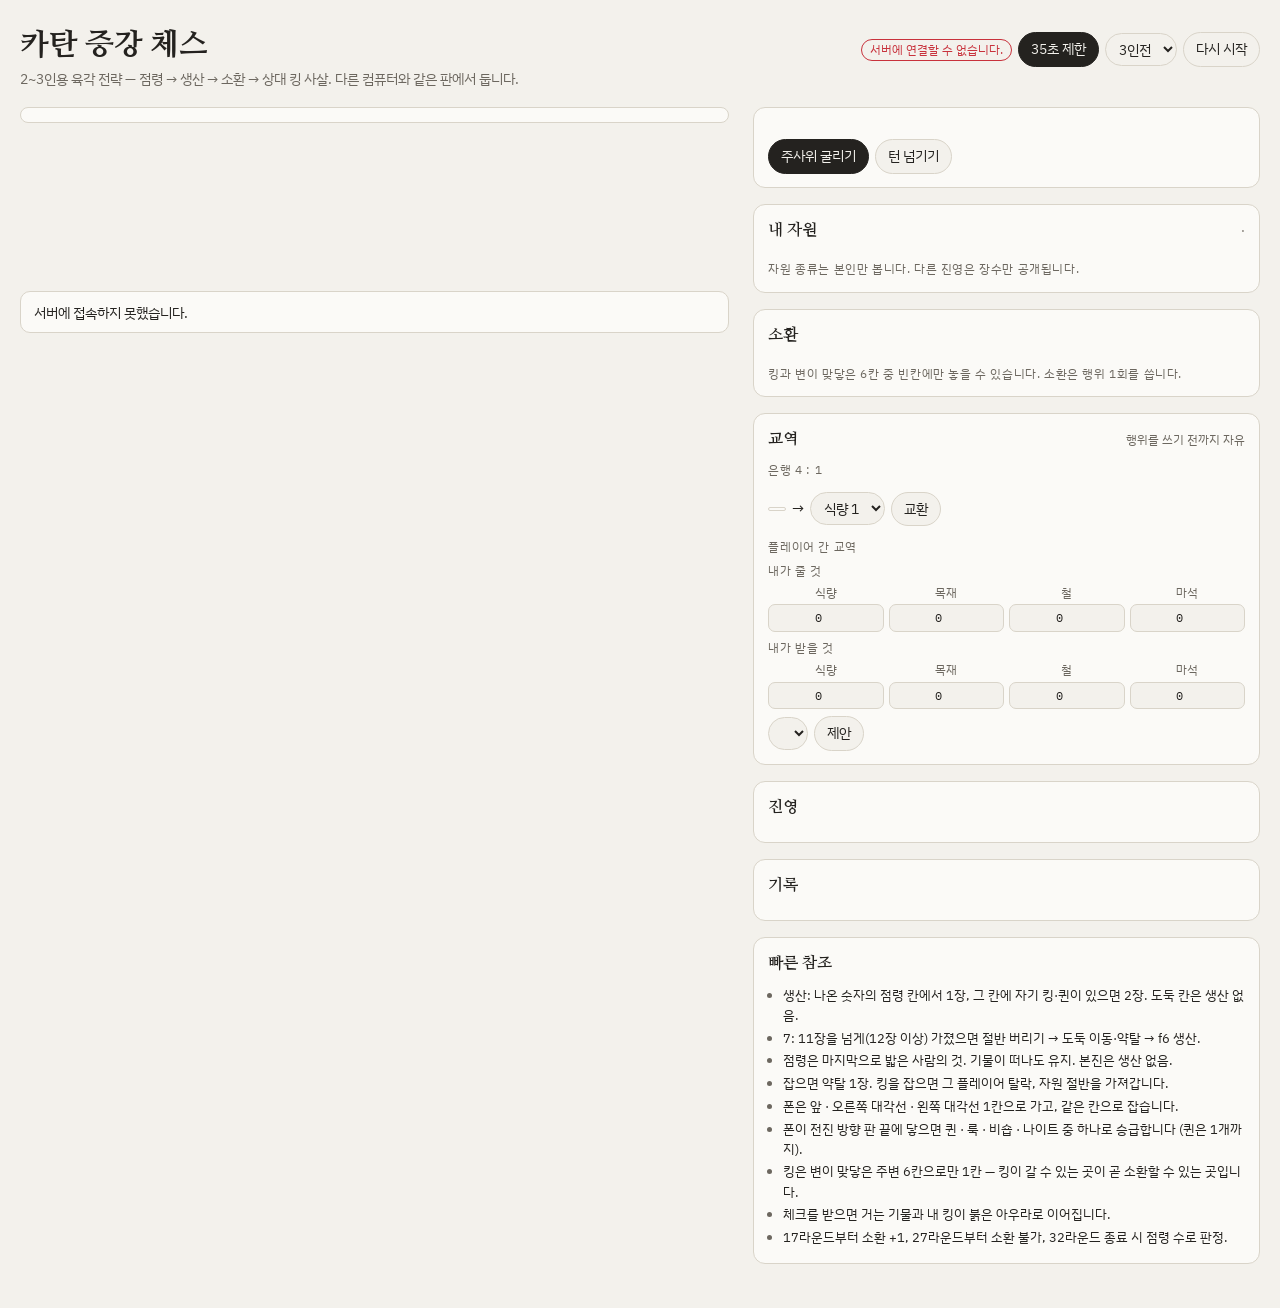
==== commit e4638009: "7boom hotfix" ====
--- a/index.html
+++ b/index.html
@@ -112,7 +112,7 @@
         <h2>빠른 참조</h2>
         <ul class="notes">
           <li>생산: 나온 숫자의 점령 칸에서 1장, 그 칸에 자기 킹·퀸이 있으면 2장. 도둑 칸은 생산 없음.</li>
-          <li>7: 8장 이상이면 절반 버리기 → 도둑 이동·약탈 → f6 생산.</li>
+          <li>7: 11장을 넘게(12장 이상) 가졌으면 절반 버리기 → 도둑 이동·약탈 → f6 생산.</li>
           <li>점령은 마지막으로 밟은 사람의 것. 기물이 떠나도 유지. 본진은 생산 없음.</li>
           <li>잡으면 약탈 1장. 킹을 잡으면 그 플레이어 탈락, 자원 절반을 가져갑니다.</li>
           <li>폰은 앞 · 오른쪽 대각선 · 왼쪽 대각선 1칸으로 가고, 같은 칸으로 잡습니다.</li>
--- a/css/style.css
+++ b/css/style.css
@@ -58,6 +58,14 @@
   text-anchor:middle; dominant-baseline:central;
 }
 .tok text.hot { fill:var(--hot); font-weight:700 }
+/* 기물 아래 숫자 배지 — 이 칸이 몇에 생산하는지 */
+.badge { pointer-events:none }
+.badge circle { fill:var(--token); stroke:rgba(0,0,0,.45); stroke-width:1 }
+.badge text {
+  font-family:var(--font-mono); font-size:10px; font-weight:700; fill:var(--token-ink);
+  text-anchor:middle; dominant-baseline:central;
+}
+.badge text.hot { fill:var(--hot) }
 .glyph {
   font-size:30px; text-anchor:middle; dominant-baseline:central;
   paint-order:stroke; stroke:var(--halo); stroke-width:3.4px; stroke-linejoin:round;
@@ -70,7 +78,7 @@
 .sel { stroke:var(--ink); stroke-width:3.4 }
 /* 도둑: 맨 위 층에 원판 + 아이콘. 도둑이 있는 칸은 살짝 어둡게. */
 .robber-mark { pointer-events:none }
-.robber-disc { fill:#24221f; stroke:var(--hot); stroke-width:2.4 }
+.robber-disc { fill:var(--by, #24221f); stroke:#fff; stroke-width:2.2 }
 .robber-glyph {
   font-size:15px; text-anchor:middle; dominant-baseline:central;
   font-family:"Segoe UI Emoji","Apple Color Emoji","Noto Color Emoji",sans-serif;
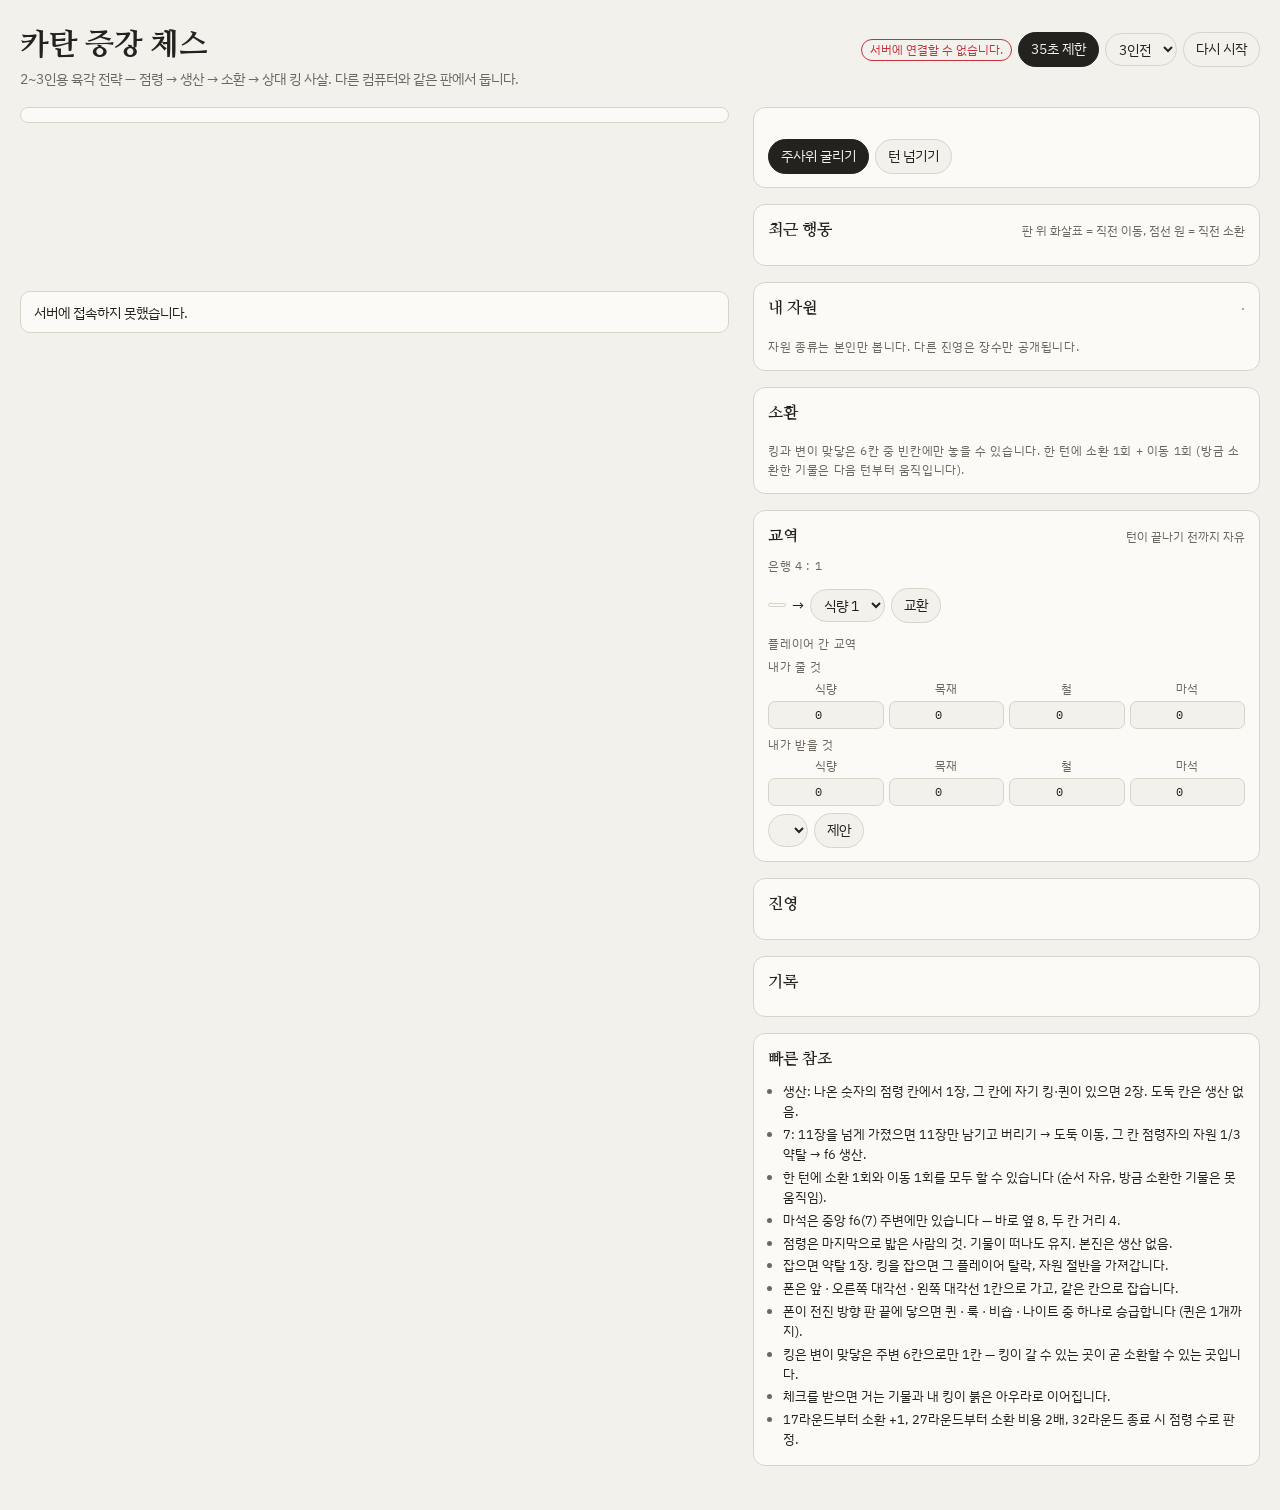
==== commit 96d61e8f: "feedback repair" ====
--- a/index.html
+++ b/index.html
@@ -45,9 +45,15 @@
         </div>
       </div>
 
+      <div class="card" id="recentcard">
+        <h2>최근 행동 <small>판 위 화살표 = 직전 이동, 점선 원 = 직전 소환</small></h2>
+        <div id="recent"></div>
+      </div>
+
       <div class="card">
         <h2>내 자원 <small><span id="handwho"></span> · <span id="handtotal"></span></small></h2>
         <div class="hand" id="hand"></div>
+        <div class="handgain" id="handgain" hidden></div>
         <p class="lab" style="margin:8px 0 0">자원 종류는 본인만 봅니다. 다른 진영은 장수만 공개됩니다.</p>
       </div>
 
@@ -55,11 +61,11 @@
         <h2>소환 <small id="surcharge"></small></h2>
         <div class="summon" id="summon"></div>
         <div id="extra" hidden style="margin-top:8px"></div>
-        <p class="lab" style="margin:8px 0 0">킹과 변이 맞닿은 6칸 중 빈칸에만 놓을 수 있습니다. 소환은 행위 1회를 씁니다.</p>
+        <p class="lab" style="margin:8px 0 0">킹과 변이 맞닿은 6칸 중 빈칸에만 놓을 수 있습니다. 한 턴에 소환 1회 + 이동 1회 (방금 소환한 기물은 다음 턴부터 움직입니다).</p>
       </div>
 
       <div class="card" id="tradecard">
-        <h2>교역 <small>행위를 쓰기 전까지 자유</small></h2>
+        <h2>교역 <small>턴이 끝나기 전까지 자유</small></h2>
         <p class="lab">은행 4 : 1</p>
         <div class="row" id="bank"></div>
         <div class="row" style="margin-top:7px">
@@ -112,14 +118,16 @@
         <h2>빠른 참조</h2>
         <ul class="notes">
           <li>생산: 나온 숫자의 점령 칸에서 1장, 그 칸에 자기 킹·퀸이 있으면 2장. 도둑 칸은 생산 없음.</li>
-          <li>7: 11장을 넘게(12장 이상) 가졌으면 절반 버리기 → 도둑 이동·약탈 → f6 생산.</li>
+          <li>7: 11장을 넘게 가졌으면 11장만 남기고 버리기 → 도둑 이동, 그 칸 점령자의 자원 1/3 약탈 → f6 생산.</li>
+          <li>한 턴에 소환 1회와 이동 1회를 모두 할 수 있습니다 (순서 자유, 방금 소환한 기물은 못 움직임).</li>
+          <li>마석은 중앙 f6(7) 주변에만 있습니다 — 바로 옆 8, 두 칸 거리 4.</li>
           <li>점령은 마지막으로 밟은 사람의 것. 기물이 떠나도 유지. 본진은 생산 없음.</li>
           <li>잡으면 약탈 1장. 킹을 잡으면 그 플레이어 탈락, 자원 절반을 가져갑니다.</li>
           <li>폰은 앞 · 오른쪽 대각선 · 왼쪽 대각선 1칸으로 가고, 같은 칸으로 잡습니다.</li>
           <li>폰이 전진 방향 판 끝에 닿으면 퀸 · 룩 · 비숍 · 나이트 중 하나로 승급합니다 (퀸은 1개까지).</li>
           <li>킹은 변이 맞닿은 주변 6칸으로만 1칸 — 킹이 갈 수 있는 곳이 곧 소환할 수 있는 곳입니다.</li>
           <li>체크를 받으면 거는 기물과 내 킹이 붉은 아우라로 이어집니다.</li>
-          <li>17라운드부터 소환 +1, 27라운드부터 소환 불가, 32라운드 종료 시 점령 수로 판정.</li>
+          <li>17라운드부터 소환 +1, 27라운드부터 소환 비용 2배, 32라운드 종료 시 점령 수로 판정.</li>
         </ul>
       </div>
     </aside>
--- a/css/style.css
+++ b/css/style.css
@@ -52,9 +52,8 @@
 .ico { pointer-events:none }
 .facet { fill:none; stroke:rgba(255,255,255,.45); stroke-width:1.1; stroke-linejoin:round }
 .tok { pointer-events:none }
-.tok circle { fill:var(--token); stroke:rgba(0,0,0,.3) }
 .tok text {
-  font-family:var(--font-mono); font-size:11px; fill:var(--token-ink);
+  font-family:var(--font-mono); font-size:12.5px; font-weight:700; fill:var(--token-ink);
   text-anchor:middle; dominant-baseline:central;
 }
 .tok text.hot { fill:var(--hot); font-weight:700 }
@@ -277,3 +276,55 @@
   .hl.on { animation:none; opacity:.55 }
   .modal-card { animation:none }
 }
+
+/* ---- 직전 행동 ---- */
+.trail { pointer-events:none }
+.tr { opacity:.6 }
+.tr.last { opacity:1 }
+.tr-line { stroke:currentColor; stroke-width:4.2; stroke-linecap:round; stroke-dasharray:7 4 }
+.tr-head { fill:currentColor; stroke:var(--halo); stroke-width:1.4 }
+.tr-from { fill:currentColor; stroke:var(--halo); stroke-width:1 }
+.tr-summon { fill:none; stroke:currentColor; stroke-width:3.6; stroke-dasharray:4 3 }
+.recent { padding:7px 0; border-top:1px solid var(--line) }
+.recent:first-child { border-top:0; padding-top:0 }
+.rhead { font-weight:600; display:flex; align-items:center; gap:6px }
+.rhead .lab { margin:0 }
+.rline { font-size:12.5px; color:var(--muted); line-height:1.45 }
+.chips { display:flex; flex-wrap:wrap; gap:5px; margin:4px 0 3px }
+.chip {
+  display:inline-block; font-size:12px; padding:1px 8px; border-radius:999px;
+  border:1px solid var(--line); background:var(--bg);
+}
+.chip.off { color:var(--muted); text-decoration:line-through }
+
+/* ---- 자원 획득 ---- */
+.floats { pointer-events:none }
+.gain {
+  font-family:var(--font-body); font-size:15px; font-weight:800; text-anchor:middle; dominant-baseline:central;
+  paint-order:stroke; stroke:var(--halo); stroke-width:3.5px; stroke-linejoin:round;
+  animation:gainup 2.4s ease-out both;
+}
+@keyframes gainup {
+  0% { opacity:0; transform:translateY(6px) }
+  12% { opacity:1; transform:translateY(0) }
+  70% { opacity:1 }
+  100% { opacity:0; transform:translateY(-26px) }
+}
+.gain { transform-box:fill-box }
+.res { position:relative }
+.res.got { animation:gotflash 4s ease-out both }
+@keyframes gotflash {
+  0%, 30% { box-shadow:0 0 0 3px #ffe83a, 0 0 14px #ffe83a }
+  100% { box-shadow:0 0 0 0 transparent }
+}
+.res .plus {
+  position:absolute; top:-9px; right:-6px; background:#ffe83a; color:#2b241b;
+  font-weight:800; font-size:13px; padding:0 7px; border-radius:999px;
+  animation:plusfade 4s ease-out both;
+}
+@keyframes plusfade { 0%, 70% { opacity:1 } 100% { opacity:0 } }
+.handgain { margin-top:8px; font-size:13.5px }
+.handgain b { color:var(--ink) }
+.plus-s { font-size:11.5px; font-weight:700; color:#b08a00 }
+@media (prefers-color-scheme: dark) { :root:not([data-theme="light"]) .plus-s { color:#ffe83a } }
+:root[data-theme="dark"] .plus-s { color:#ffe83a }
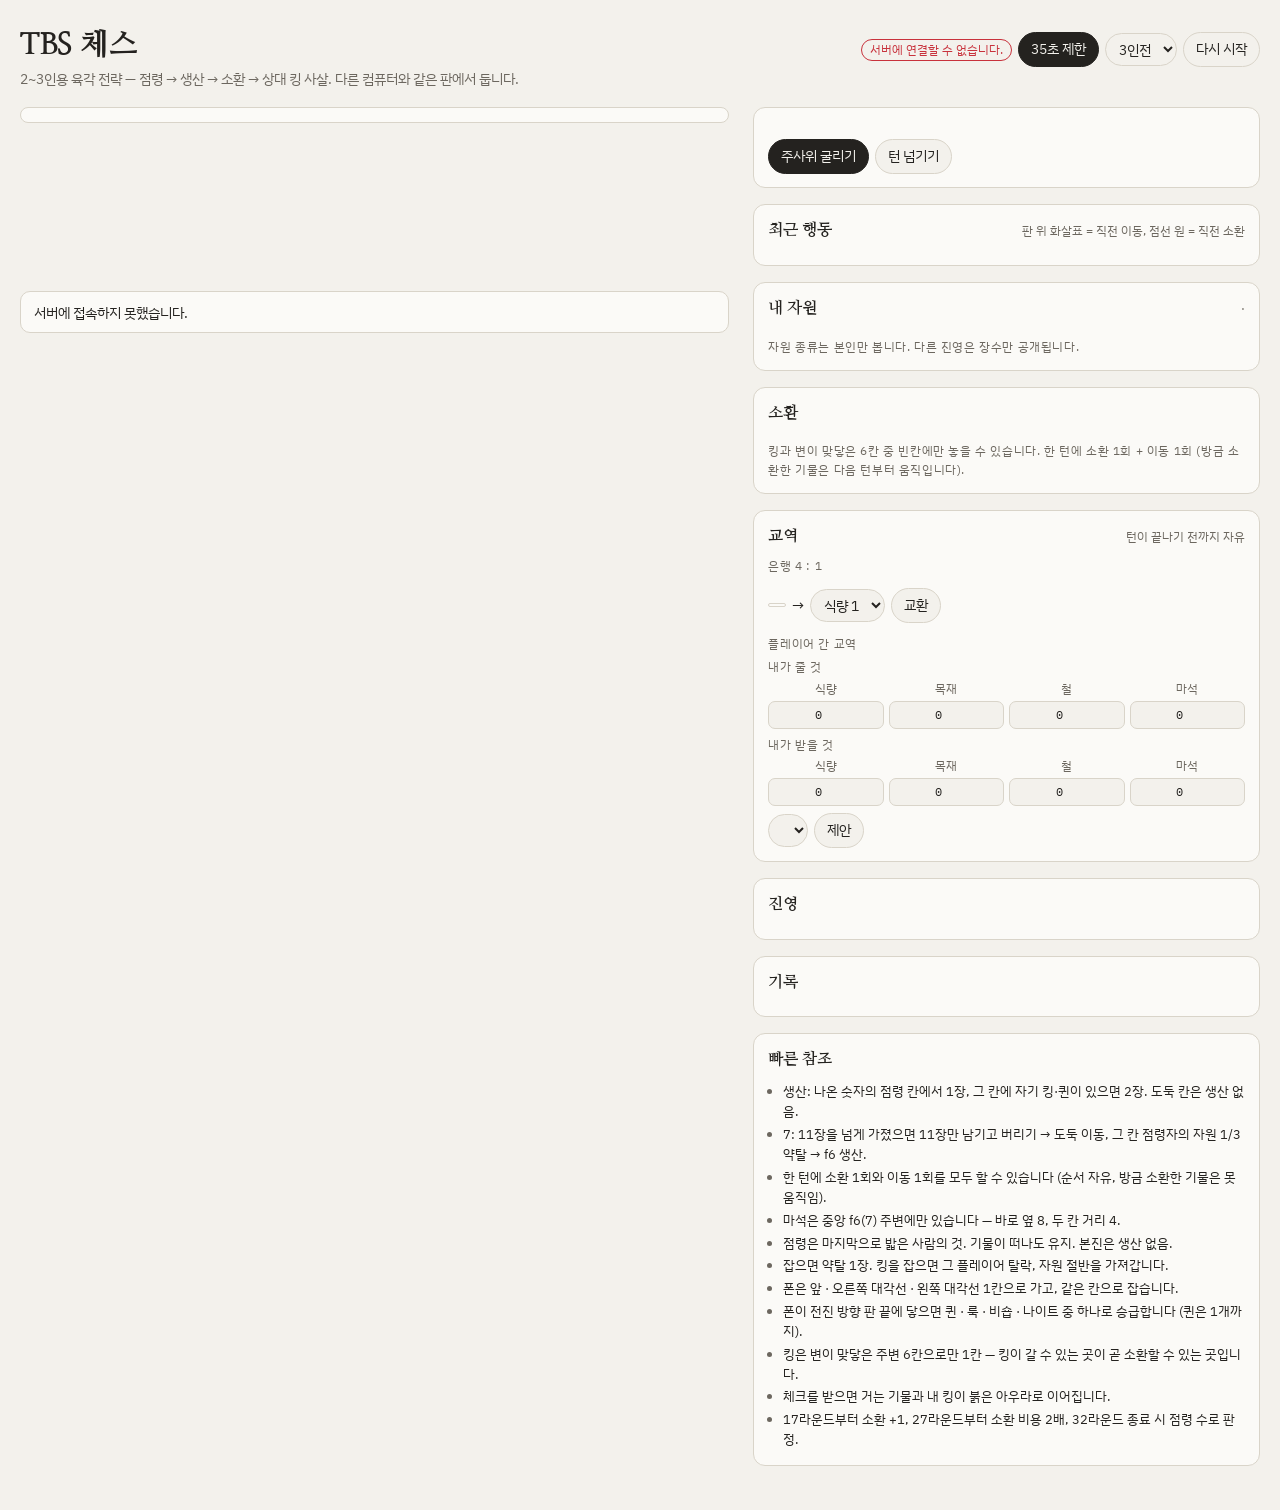
==== commit 293ff052: "remove white circle" ====
--- a/index.html
+++ b/index.html
@@ -3,7 +3,7 @@
 <head>
 <meta charset="utf-8">
 <meta name="viewport" content="width=device-width,initial-scale=1,viewport-fit=cover">
-<title>카탄 증강 체스 — 2~3인용 육각 전략</title>
+<title>TBS 체스 — 2~3인용 육각 전략</title>
 <link rel="preconnect" href="https://fonts.googleapis.com">
 <link rel="stylesheet" href="https://fonts.googleapis.com/css2?family=Nanum+Myeongjo:wght@700;800&family=IBM+Plex+Sans+KR:wght@400;500;600&family=IBM+Plex+Mono:wght@500&display=swap">
 <link rel="stylesheet" href="css/style.css">
@@ -12,7 +12,7 @@
 <div class="wrap">
   <header>
     <div>
-      <h1>카탄 증강 체스</h1>
+      <h1>TBS 체스</h1>
       <div class="sub">2~3인용 육각 전략 — 점령 → 생산 → 소환 → 상대 킹 사살. 한 기기에서 번갈아 두는 핫시트 방식입니다.</div>
     </div>
     <div class="row">
@@ -29,7 +29,7 @@
   <div class="layout">
     <section class="boardbox">
       <div class="fatigue" id="fatigue"></div>
-      <svg id="board" role="img" aria-label="카탄 증강 체스 육각 보드"></svg>
+      <svg id="board" role="img" aria-label="TBS 체스 육각 보드"></svg>
       <div class="toast" id="toast" role="status" aria-live="assertive" hidden></div>
       <div class="banner" id="banner"></div>
     </section>
--- a/css/style.css
+++ b/css/style.css
@@ -59,9 +59,9 @@
 .tok text.hot { fill:var(--hot); font-weight:700 }
 /* 기물 아래 숫자 배지 — 이 칸이 몇에 생산하는지 */
 .badge { pointer-events:none }
-.badge circle { fill:var(--token); stroke:rgba(0,0,0,.45); stroke-width:1 }
 .badge text {
-  font-family:var(--font-mono); font-size:10px; font-weight:700; fill:var(--token-ink);
+  font-family:var(--font-mono); font-size:11px; font-weight:700; fill:var(--ink);
+  paint-order:stroke; stroke:var(--halo); stroke-width:2.6px; stroke-linejoin:round;
   text-anchor:middle; dominant-baseline:central;
 }
 .badge text.hot { fill:var(--hot) }
